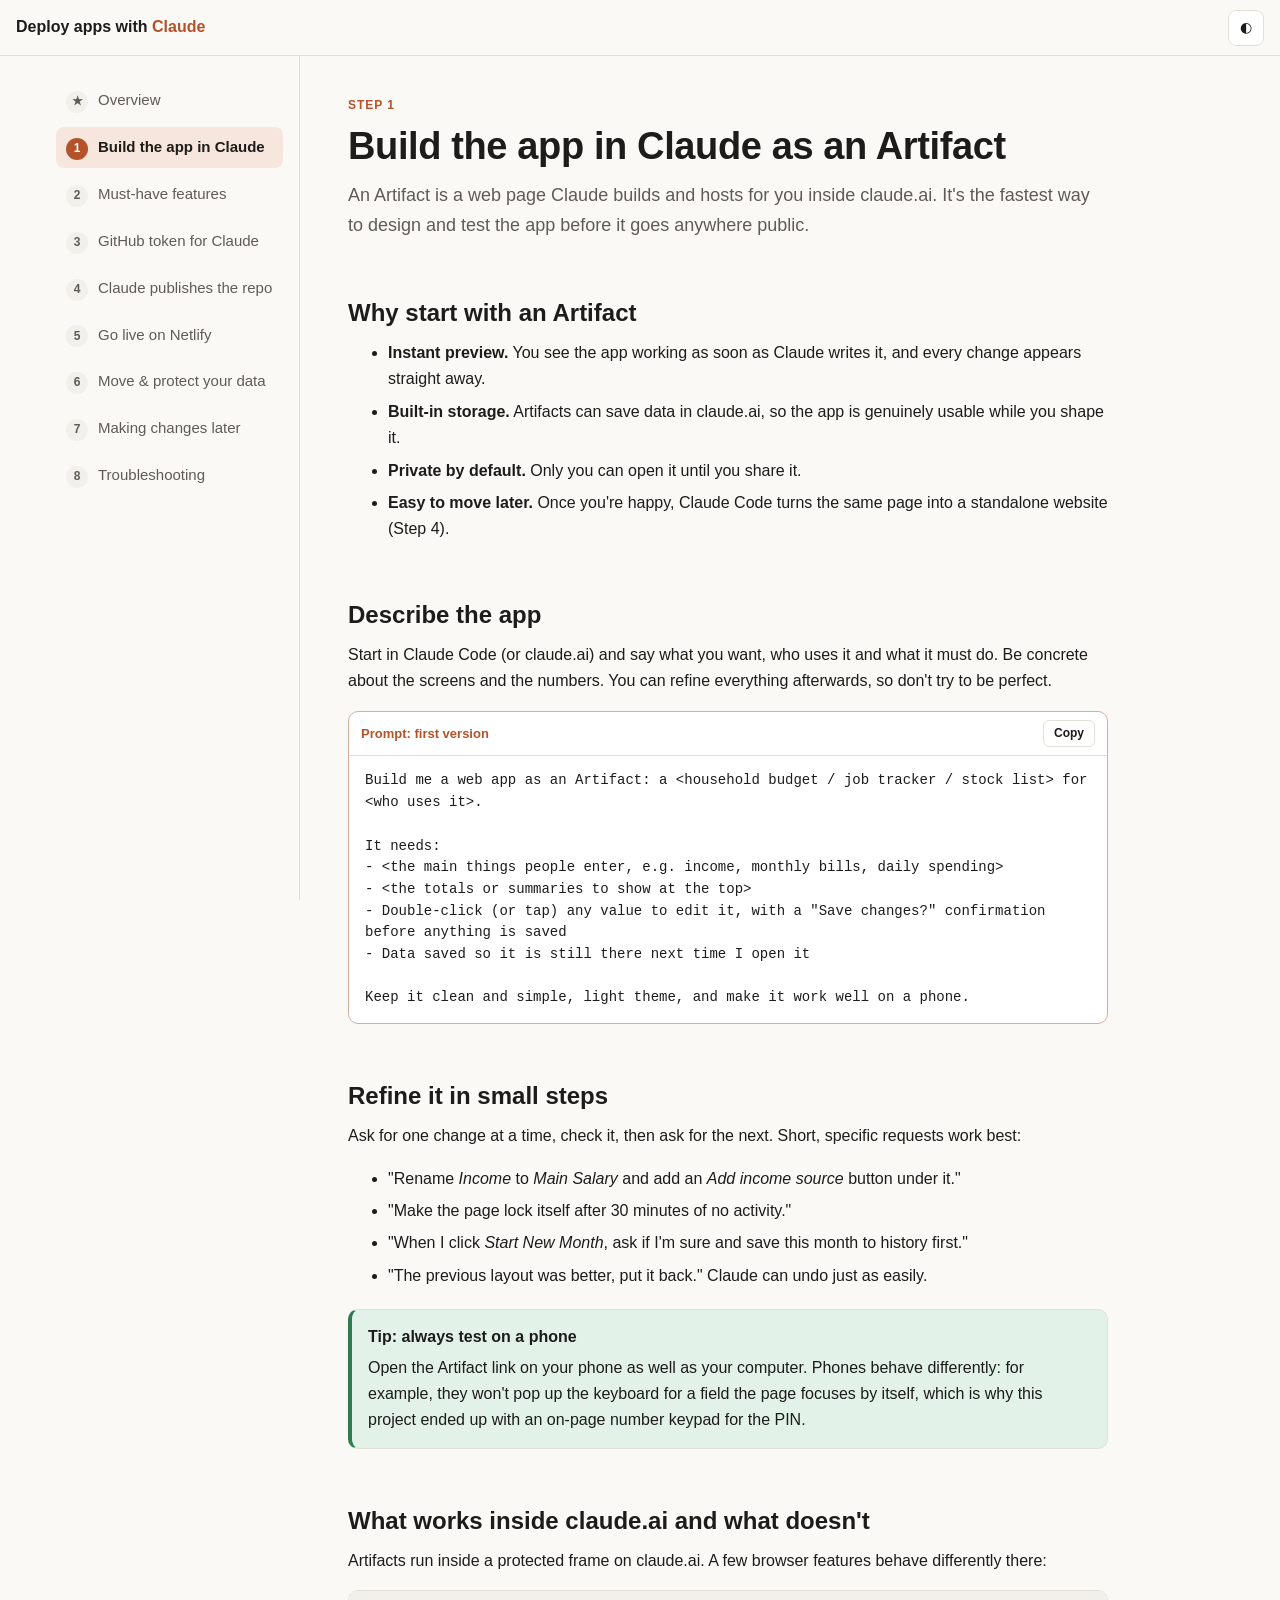
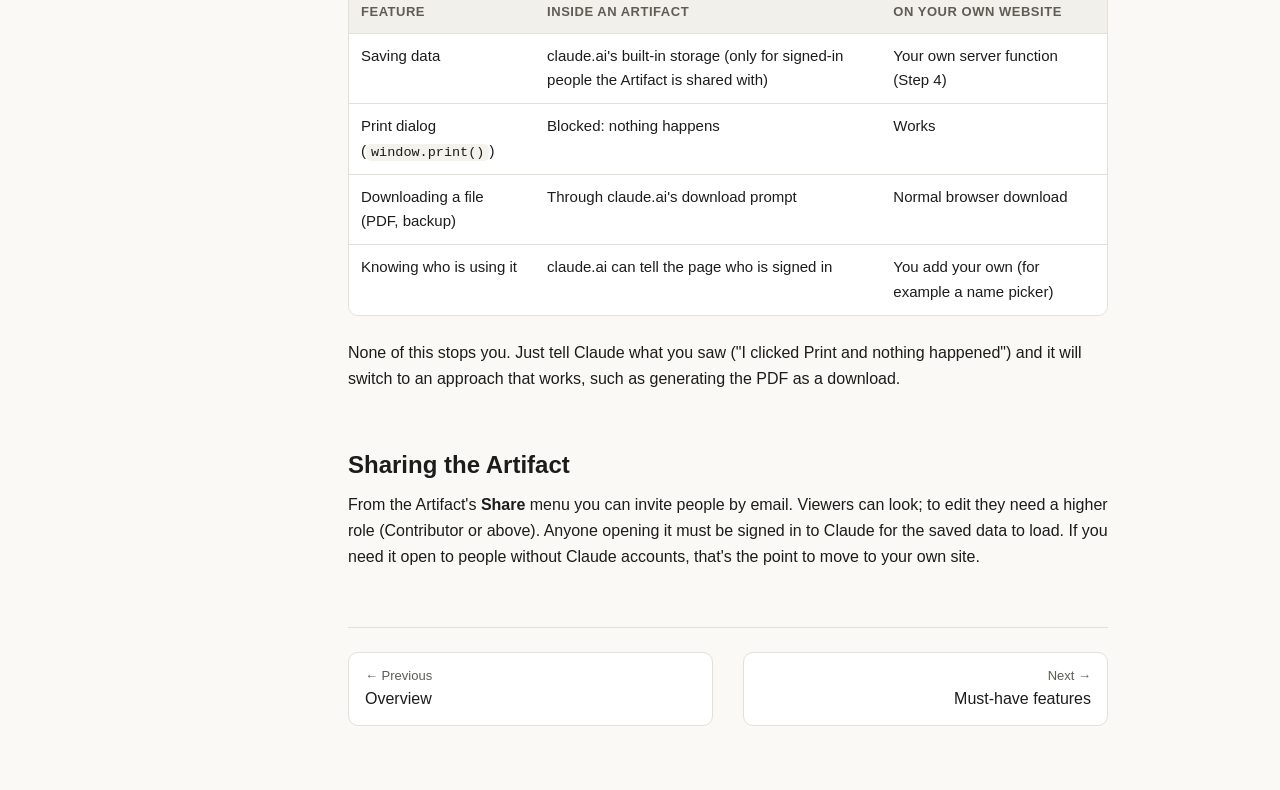
==== build.html @ 0b38eedb "Deploy apps with Claude: step-by-step beginner guide" ====
<!doctype html>
<html lang="en">
<head>
<meta charset="utf-8">
<meta name="viewport" content="width=device-width, initial-scale=1">
<title>Build the App in Claude</title>
<link rel="stylesheet" href="style.css">
</head>
<body>
<div class="layout">
<nav class="sidebar" aria-label="Steps"></nav>
<main><div class="content">

<p class="eyebrow">Step 1</p>
<h1>Build the app in Claude as an Artifact</h1>
<p class="lead">An Artifact is a web page Claude builds and hosts for you inside claude.ai. It's the fastest way to design and test the app before it goes anywhere public.</p>

<h2>Why start with an Artifact</h2>
<ul>
  <li><strong>Instant preview.</strong> You see the app working as soon as Claude writes it, and every change appears straight away.</li>
  <li><strong>Built-in storage.</strong> Artifacts can save data in claude.ai, so the app is genuinely usable while you shape it.</li>
  <li><strong>Private by default.</strong> Only you can open it until you share it.</li>
  <li><strong>Easy to move later.</strong> Once you're happy, Claude Code turns the same page into a standalone website (Step 4).</li>
</ul>

<h2>Describe the app</h2>
<p>Start in Claude Code (or claude.ai) and say what you want, who uses it and what it must do. Be concrete about the screens and the numbers. You can refine everything afterwards, so don't try to be perfect.</p>
<div class="block prompt"><div class="label">Prompt: first version</div><pre>Build me a web app as an Artifact: a &lt;household budget / job tracker / stock list&gt; for &lt;who uses it&gt;.

It needs:
- &lt;the main things people enter, e.g. income, monthly bills, daily spending&gt;
- &lt;the totals or summaries to show at the top&gt;
- Double-click (or tap) any value to edit it, with a "Save changes?" confirmation before anything is saved
- Data saved so it is still there next time I open it

Keep it clean and simple, light theme, and make it work well on a phone.</pre></div>

<h2>Refine it in small steps</h2>
<p>Ask for one change at a time, check it, then ask for the next. Short, specific requests work best:</p>
<ul>
  <li>"Rename <em>Income</em> to <em>Main Salary</em> and add an <em>Add income source</em> button under it."</li>
  <li>"Make the page lock itself after 30 minutes of no activity."</li>
  <li>"When I click <em>Start New Month</em>, ask if I'm sure and save this month to history first."</li>
  <li>"The previous layout was better, put it back." Claude can undo just as easily.</li>
</ul>
<div class="callout tip"><span class="title">Tip: always test on a phone</span>Open the Artifact link on your phone as well as your computer. Phones behave differently: for example, they won't pop up the keyboard for a field the page focuses by itself, which is why this project ended up with an on-page number keypad for the PIN.</div>

<h2>What works inside claude.ai and what doesn't</h2>
<p>Artifacts run inside a protected frame on claude.ai. A few browser features behave differently there:</p>
<div class="table-wrap"><table>
  <thead><tr><th>Feature</th><th>Inside an Artifact</th><th>On your own website</th></tr></thead>
  <tbody>
    <tr><td>Saving data</td><td>claude.ai's built-in storage (only for signed-in people the Artifact is shared with)</td><td>Your own server function (Step 4)</td></tr>
    <tr><td>Print dialog (<code>window.print()</code>)</td><td>Blocked: nothing happens</td><td>Works</td></tr>
    <tr><td>Downloading a file (PDF, backup)</td><td>Through claude.ai's download prompt</td><td>Normal browser download</td></tr>
    <tr><td>Knowing who is using it</td><td>claude.ai can tell the page who is signed in</td><td>You add your own (for example a name picker)</td></tr>
  </tbody>
</table></div>
<p>None of this stops you. Just tell Claude what you saw ("I clicked Print and nothing happened") and it will switch to an approach that works, such as generating the PDF as a download.</p>

<h2>Sharing the Artifact</h2>
<p>From the Artifact's <strong>Share</strong> menu you can invite people by email. Viewers can look; to edit they need a higher role (Contributor or above). Anyone opening it must be signed in to Claude for the saved data to load. If you need it open to people without Claude accounts, that's the point to move to your own site.</p>

</div></main>
</div>
<script src="site.js"></script>
</body>
</html>
---- style.css ----
:root {
  --bg: #faf9f6;
  --surface: #ffffff;
  --surface-2: #f2f0ea;
  --text: #1d1c1a;
  --muted: #5f5c55;
  --border: #e3e0d8;
  --accent: #b4532a;
  --accent-soft: #f6e6dd;
  --code-bg: #f4f2ec;
  --ok: #2f7d4f;
  --ok-soft: #e3f2e8;
  --warn: #9a6300;
  --warn-soft: #fbf0d9;
  --danger: #a8322a;
  --danger-soft: #f9e2df;
  --radius: 10px;
  --sidebar: 260px;
  color-scheme: light;
}
@media (prefers-color-scheme: dark) {
  :root:not([data-theme="light"]) {
    --bg: #1b1a18; --surface: #23221f; --surface-2: #2b2a26; --text: #ecebe7; --muted: #a9a59c;
    --border: #3a3833; --accent: #e58a5c; --accent-soft: #3a2a21; --code-bg: #2b2a26;
    --ok: #7bc89a; --ok-soft: #1f3327; --warn: #e2b45c; --warn-soft: #3a3020; --danger: #ee8b82; --danger-soft: #3d2422;
    color-scheme: dark;
  }
}
:root[data-theme="dark"] {
  --bg: #1b1a18; --surface: #23221f; --surface-2: #2b2a26; --text: #ecebe7; --muted: #a9a59c;
  --border: #3a3833; --accent: #e58a5c; --accent-soft: #3a2a21; --code-bg: #2b2a26;
  --ok: #7bc89a; --ok-soft: #1f3327; --warn: #e2b45c; --warn-soft: #3a3020; --danger: #ee8b82; --danger-soft: #3d2422;
  color-scheme: dark;
}

* { box-sizing: border-box; }
html { scroll-padding-top: 72px; }
body {
  margin: 0; background: var(--bg); color: var(--text);
  font: 16px/1.65 -apple-system, BlinkMacSystemFont, "Segoe UI", Roboto, sans-serif;
  -webkit-font-smoothing: antialiased;
}
a { color: var(--accent); text-underline-offset: 2px; }
a:hover { text-decoration-thickness: 2px; }
:focus-visible { outline: 2px solid var(--accent); outline-offset: 2px; border-radius: 4px; }

/* ---- Top bar ---- */
.topbar {
  position: sticky; top: 0; z-index: 20; height: 56px;
  display: flex; align-items: center; gap: 12px; padding: 0 16px;
  background: color-mix(in srgb, var(--bg) 88%, transparent); backdrop-filter: blur(8px);
  border-bottom: 1px solid var(--border);
}
.brand { font-weight: 700; color: var(--text); text-decoration: none; white-space: nowrap; overflow: hidden; text-overflow: ellipsis; }
.brand span { color: var(--accent); }
.topbar .spacer { flex: 1; }
.icon-btn {
  border: 1px solid var(--border); background: var(--surface); color: var(--text);
  border-radius: 8px; height: 36px; min-width: 36px; padding: 0 10px; cursor: pointer; font: inherit; font-size: 14px;
}
.menu-btn { display: none; }

/* ---- Layout ---- */
.layout { display: grid; grid-template-columns: var(--sidebar) minmax(0, 1fr); max-width: 1200px; margin: 0 auto; }
.sidebar {
  position: sticky; top: 56px; height: calc(100vh - 56px); overflow-y: auto;
  padding: 24px 16px; border-right: 1px solid var(--border);
}
.sidebar ol { list-style: none; margin: 0; padding: 0; counter-reset: step; }
.sidebar li a {
  display: flex; gap: 10px; align-items: baseline; padding: 8px 10px; border-radius: 8px;
  color: var(--muted); text-decoration: none; font-size: 15px;
}
.sidebar li a:hover { background: var(--surface-2); color: var(--text); }
.sidebar li a[aria-current="page"] { background: var(--accent-soft); color: var(--text); font-weight: 600; }
.sidebar .num {
  flex: 0 0 22px; height: 22px; border-radius: 50%; display: inline-grid; place-items: center;
  font-size: 12px; font-weight: 700; background: var(--surface-2); color: var(--muted);
}
.sidebar a[aria-current="page"] .num { background: var(--accent); color: #fff; }

main { padding: 40px 48px 64px; min-width: 0; }
.content { max-width: 760px; }

/* ---- Typography ---- */
.eyebrow { text-transform: uppercase; letter-spacing: .08em; font-size: 12px; font-weight: 700; color: var(--accent); margin: 0 0 8px; }
h1 { font-size: clamp(28px, 4vw, 38px); line-height: 1.2; margin: 0 0 12px; letter-spacing: -.01em; }
.lead { font-size: 18px; color: var(--muted); margin: 0 0 32px; }
h2 { font-size: 24px; line-height: 1.3; margin: 48px 0 12px; padding-top: 8px; }
h3 { font-size: 18px; margin: 28px 0 8px; }
p, ul, ol { margin: 0 0 16px; }
li { margin-bottom: 6px; }
strong { font-weight: 650; }
hr { border: 0; border-top: 1px solid var(--border); margin: 40px 0; }
kbd {
  font: 13px ui-monospace, SFMono-Regular, Consolas, monospace; padding: 1px 6px; border-radius: 5px;
  border: 1px solid var(--border); border-bottom-width: 2px; background: var(--surface);
}
code { font: 0.9em ui-monospace, SFMono-Regular, Consolas, monospace; background: var(--code-bg); padding: 1px 5px; border-radius: 5px; overflow-wrap: anywhere; }

/* ---- Steps ---- */
ol.steps { list-style: none; padding: 0; counter-reset: s; }
ol.steps > li { counter-increment: s; position: relative; padding-left: 44px; margin-bottom: 18px; }
ol.steps > li::before {
  content: counter(s); position: absolute; left: 0; top: 0; width: 30px; height: 30px; border-radius: 50%;
  display: grid; place-items: center; font-weight: 700; font-size: 14px; background: var(--accent-soft); color: var(--accent);
}

/* ---- Callouts ---- */
.callout { border: 1px solid var(--border); border-left: 4px solid var(--accent); background: var(--surface); border-radius: var(--radius); padding: 14px 16px; margin: 20px 0; }
.callout > :last-child { margin-bottom: 0; }
.callout .title { font-weight: 700; display: block; margin-bottom: 4px; }
.callout.tip { border-left-color: var(--ok); background: var(--ok-soft); }
.callout.warn { border-left-color: var(--warn); background: var(--warn-soft); }
.callout.danger { border-left-color: var(--danger); background: var(--danger-soft); }

/* ---- Code / prompt blocks ---- */
.block { position: relative; margin: 16px 0 24px; border: 1px solid var(--border); border-radius: var(--radius); background: var(--code-bg); }
.block .label {
  display: flex; justify-content: space-between; align-items: center; gap: 8px;
  padding: 8px 12px; border-bottom: 1px solid var(--border); font-size: 13px; font-weight: 600; color: var(--muted);
}
.block pre { margin: 0; padding: 14px 16px; overflow-x: auto; font: 14px/1.55 ui-monospace, SFMono-Regular, Consolas, monospace; white-space: pre-wrap; word-break: break-word; }
.block.prompt { background: var(--surface); border-color: color-mix(in srgb, var(--accent) 35%, var(--border)); }
.block.prompt .label { color: var(--accent); }
.copy-btn {
  border: 1px solid var(--border); background: var(--surface); color: var(--text); border-radius: 6px;
  padding: 3px 10px; font: inherit; font-size: 12px; cursor: pointer;
}
.copy-btn.done { color: var(--ok); border-color: var(--ok); }

/* ---- Cards / grids ---- */
.cards { display: grid; grid-template-columns: repeat(auto-fit, minmax(220px, 1fr)); gap: 14px; margin: 20px 0 28px; }
.card { display: block; border: 1px solid var(--border); background: var(--surface); border-radius: var(--radius); padding: 16px; color: var(--text); text-decoration: none; }
a.card:hover { border-color: var(--accent); }
.card .k { font-size: 12px; font-weight: 700; color: var(--accent); text-transform: uppercase; letter-spacing: .06em; }
.card h3 { margin: 6px 0 6px; font-size: 17px; }
.card p { margin: 0; color: var(--muted); font-size: 15px; }

/* ---- Tables ---- */
.table-wrap { overflow-x: auto; margin: 16px 0 24px; border: 1px solid var(--border); border-radius: var(--radius); }
table { border-collapse: collapse; width: 100%; font-size: 15px; background: var(--surface); }
th, td { text-align: left; padding: 10px 12px; border-bottom: 1px solid var(--border); vertical-align: top; }
th { background: var(--surface-2); font-size: 13px; text-transform: uppercase; letter-spacing: .04em; color: var(--muted); }
tr:last-child td { border-bottom: 0; }

/* ---- Flow diagram ---- */
.flow { display: flex; flex-wrap: wrap; align-items: stretch; gap: 8px; margin: 20px 0 28px; }
.flow .node { flex: 1 1 120px; border: 1px solid var(--border); background: var(--surface); border-radius: var(--radius); padding: 12px; text-align: center; font-size: 14px; }
.flow .node b { display: block; font-size: 15px; }
.flow .node span { color: var(--muted); font-size: 13px; }
.flow .arrow { align-self: center; color: var(--accent); font-weight: 700; }

/* ---- Checklist ---- */
.checklist { list-style: none; padding: 0; }
.checklist li { padding-left: 30px; position: relative; }
.checklist li::before { content: "✓"; position: absolute; left: 4px; color: var(--ok); font-weight: 700; }

/* ---- Pager ---- */
.pager { display: flex; justify-content: space-between; gap: 12px; margin-top: 56px; padding-top: 24px; border-top: 1px solid var(--border); }
.pager a { flex: 1; max-width: 48%; border: 1px solid var(--border); border-radius: var(--radius); padding: 12px 16px; text-decoration: none; color: var(--text); background: var(--surface); }
.pager a:hover { border-color: var(--accent); }
.pager a small { display: block; color: var(--muted); font-size: 13px; }
.pager .next { text-align: right; margin-left: auto; }

footer.site { color: var(--muted); font-size: 14px; margin-top: 40px; }

/* ---- Mobile ---- */
@media (max-width: 900px) {
  .menu-btn { display: inline-block; }
  .layout { grid-template-columns: 1fr; }
  .sidebar {
    position: fixed; top: 56px; left: 0; bottom: 0; width: min(300px, 85vw); height: auto; z-index: 15;
    background: var(--bg); transform: translateX(-100%); transition: transform .2s ease; box-shadow: 0 0 0 9999px rgba(0,0,0,0);
  }
  body.nav-open .sidebar { transform: none; box-shadow: 0 0 0 9999px rgba(0,0,0,.35); }
  main { padding: 28px 16px 48px; }
  .pager { flex-direction: column; }
  .pager a { max-width: none; }
}
@media (prefers-reduced-motion: reduce) { * { transition: none !important; } }
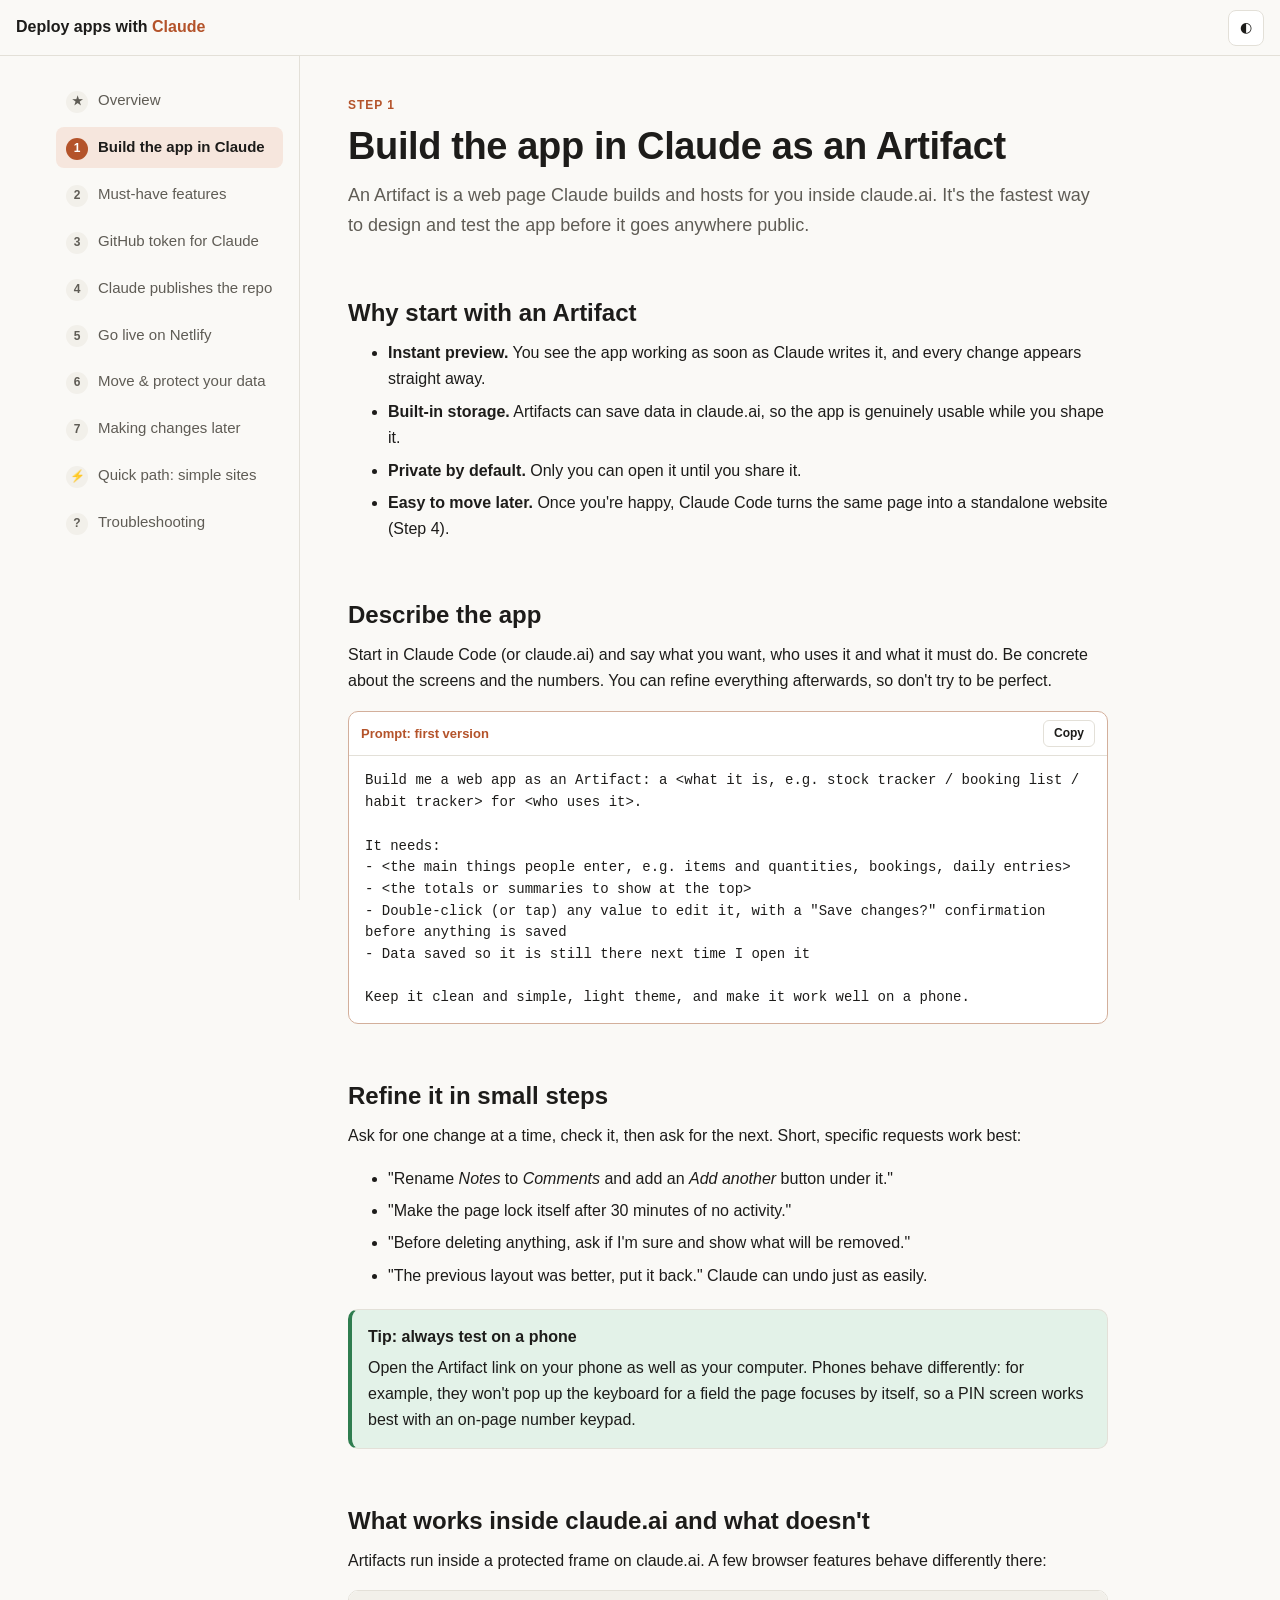
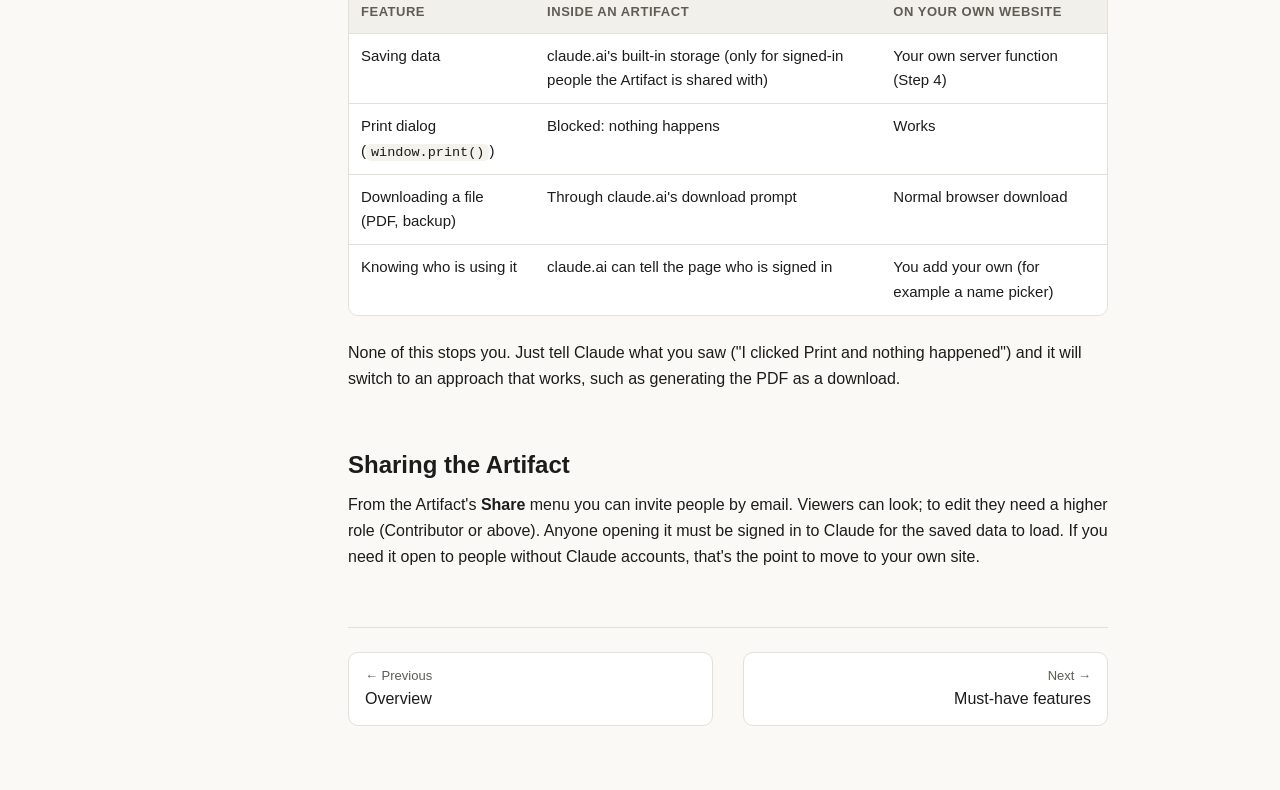
==== commit 5f9dc113: "Make the guide generic for any app: neutral examples, generic archive/report prompts, app ideas tabl" ====
--- a/build.html
+++ b/build.html
@@ -25,10 +25,10 @@
 
 <h2>Describe the app</h2>
 <p>Start in Claude Code (or claude.ai) and say what you want, who uses it and what it must do. Be concrete about the screens and the numbers. You can refine everything afterwards, so don't try to be perfect.</p>
-<div class="block prompt"><div class="label">Prompt: first version</div><pre>Build me a web app as an Artifact: a &lt;household budget / job tracker / stock list&gt; for &lt;who uses it&gt;.
+<div class="block prompt"><div class="label">Prompt: first version</div><pre>Build me a web app as an Artifact: a &lt;what it is, e.g. stock tracker / booking list / habit tracker&gt; for &lt;who uses it&gt;.
 
 It needs:
-- &lt;the main things people enter, e.g. income, monthly bills, daily spending&gt;
+- &lt;the main things people enter, e.g. items and quantities, bookings, daily entries&gt;
 - &lt;the totals or summaries to show at the top&gt;
 - Double-click (or tap) any value to edit it, with a "Save changes?" confirmation before anything is saved
 - Data saved so it is still there next time I open it
@@ -38,12 +38,12 @@
 <h2>Refine it in small steps</h2>
 <p>Ask for one change at a time, check it, then ask for the next. Short, specific requests work best:</p>
 <ul>
-  <li>"Rename <em>Income</em> to <em>Main Salary</em> and add an <em>Add income source</em> button under it."</li>
+  <li>"Rename <em>Notes</em> to <em>Comments</em> and add an <em>Add another</em> button under it."</li>
   <li>"Make the page lock itself after 30 minutes of no activity."</li>
-  <li>"When I click <em>Start New Month</em>, ask if I'm sure and save this month to history first."</li>
+  <li>"Before deleting anything, ask if I'm sure and show what will be removed."</li>
   <li>"The previous layout was better, put it back." Claude can undo just as easily.</li>
 </ul>
-<div class="callout tip"><span class="title">Tip: always test on a phone</span>Open the Artifact link on your phone as well as your computer. Phones behave differently: for example, they won't pop up the keyboard for a field the page focuses by itself, which is why this project ended up with an on-page number keypad for the PIN.</div>
+<div class="callout tip"><span class="title">Tip: always test on a phone</span>Open the Artifact link on your phone as well as your computer. Phones behave differently: for example, they won't pop up the keyboard for a field the page focuses by itself, so a PIN screen works best with an on-page number keypad.</div>
 
 <h2>What works inside claude.ai and what doesn't</h2>
 <p>Artifacts run inside a protected frame on claude.ai. A few browser features behave differently there:</p>
